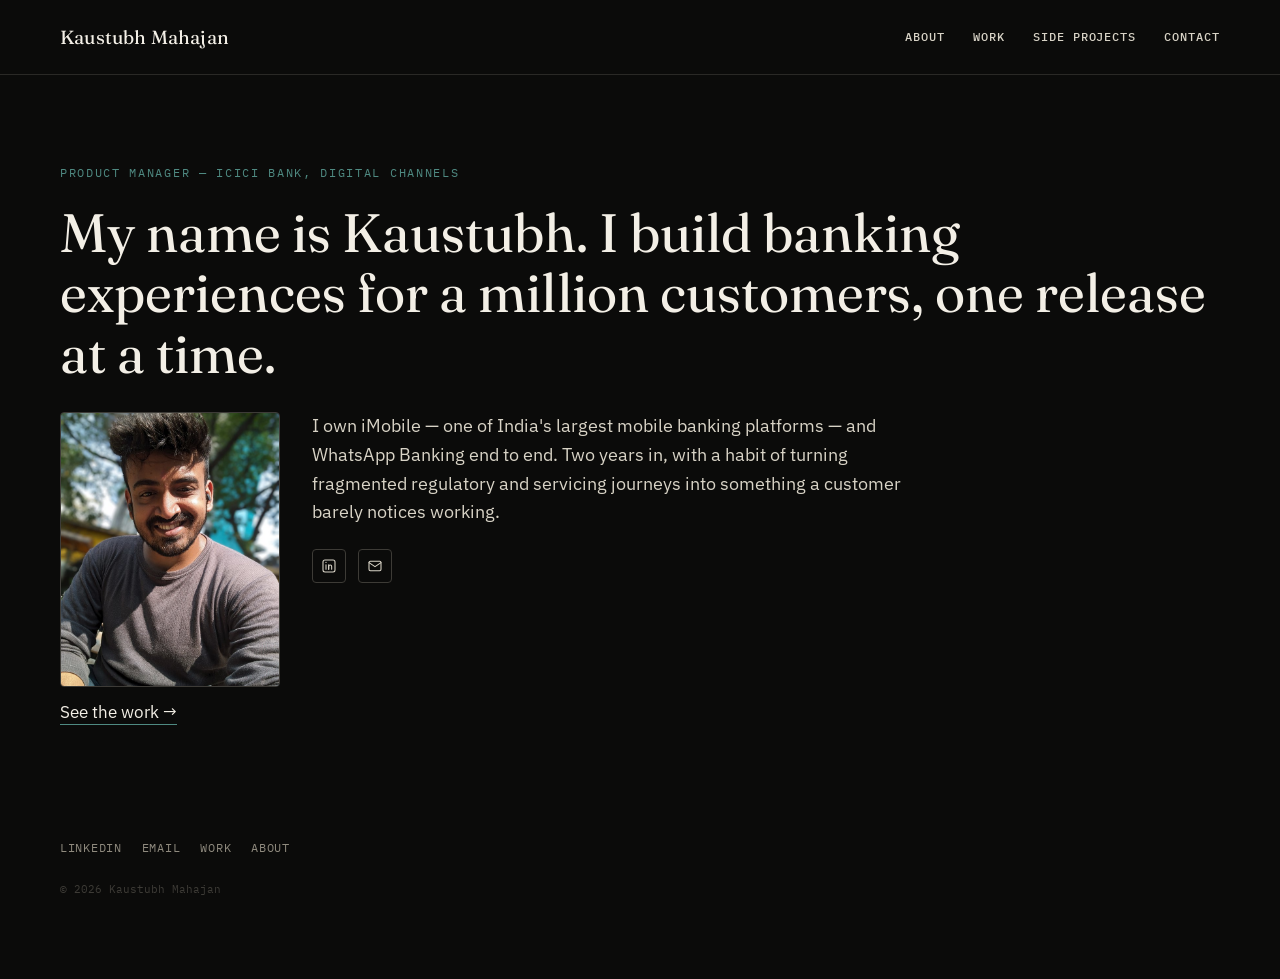
==== index.html @ e0c95f50 "Add files via upload" ====
<!DOCTYPE html>
<html lang="en">
<head>
<meta charset="UTF-8">
<meta name="viewport" content="width=device-width, initial-scale=1">
<title>Kaustubh Mahajan — Product Manager</title>
<meta name="description" content="Product Manager at ICICI Bank building iMobile and WhatsApp Banking. Portfolio of digital banking product work.">
<link rel="stylesheet" href="style.css">
</head>
<body>

<nav class="site-nav">
  <div class="wrap">
    <a class="wordmark" href="index.html">Kaustubh Mahajan</a>
    <div class="nav-links">
      <a href="about.html">About</a>
      <a href="work.html">Work</a>
      <a href="side-projects.html">Side Projects</a>
      <a href="contact.html">Contact</a>
    </div>
  </div>
</nav>

<header class="hero">
  <div class="wrap">
    <p class="eyebrow">Product Manager — ICICI Bank, Digital Channels</p>
    <h1>My name is Kaustubh. I build banking experiences for a million customers, one release at a time.</h1>

    <div class="hero-top">
      <div class="hero-photo-col">
        <img class="hero-photo" src="images/headshot.jpg" alt="Kaustubh Mahajan" loading="lazy">
      </div>
      <div class="hero-text-col">
        <p class="lede">I own iMobile — one of India's largest mobile banking platforms — and WhatsApp Banking end to end. Two years in, with a habit of turning fragmented regulatory and servicing journeys into something a customer barely notices working.</p>

        <div class="icon-row">
          <a class="icon-link" href="https://linkedin.com/in/costube" target="_blank" rel="noopener" title="LinkedIn" aria-label="LinkedIn">
            <svg viewBox="0 0 24 24" fill="none" stroke="currentColor" stroke-width="1.6" stroke-linecap="round" stroke-linejoin="round"><rect x="3" y="3" width="18" height="18" rx="3"/><line x1="7.5" y1="10" x2="7.5" y2="17"/><circle cx="7.5" cy="6.7" r="0.9" fill="currentColor" stroke="none"/><path d="M11.5 17v-4.2c0-1.4 1-2.3 2.3-2.3s2.2.9 2.2 2.3V17"/><line x1="11.5" y1="10" x2="11.5" y2="17"/></svg>
          </a>
          <a class="icon-link" href="mailto:mahajankaustubh@icloud.com" title="Email" aria-label="Email">
            <svg viewBox="0 0 24 24" fill="none" stroke="currentColor" stroke-width="1.6" stroke-linecap="round" stroke-linejoin="round"><rect x="3" y="5" width="18" height="14" rx="2"/><path d="M3 7l9 6 9-6"/></svg>
          </a>
          <!-- Third icon (portfolio/website link) pending destination URL — see chat -->
        </div>
      </div>
    </div>

    <p class="cta-row"><a class="textlink" href="work.html">See the work →</a></p>
  </div>
</header>

<footer>
  <div class="wrap">
    <div class="footer-links">
      <a href="https://linkedin.com/in/costube" target="_blank" rel="noopener">LinkedIn</a>
      <a href="mailto:mahajankaustubh@icloud.com">Email</a>
      <a href="work.html">Work</a>
      <a href="about.html">About</a>
    </div>
    <p class="footer-note">© 2026 Kaustubh Mahajan</p>
  </div>
</footer>

<script src="script.js"></script>
</body>
</html>
---- style.css ----
/* ============================================================
   Kaustubh Mahajan — Portfolio
   Design system: "Ledger" — near-black, paper-white, muted
   ledger-teal + brass accents. Numbers set in tabular mono
   to read like verified statement entries, not decoration.
   ============================================================ */

@import url('https://fonts.googleapis.com/css2?family=Fraunces:ital,opsz,wght@0,9..144,400;0,9..144,500;1,9..144,400;1,9..144,500&family=IBM+Plex+Sans:wght@400;500;600&family=IBM+Plex+Mono:wght@400;500&display=swap');

:root {
  --bg: #0b0b0a;
  --bg-raised: #121210;
  --paper: #f3efe6;
  --paper-dim: #d8d3c6;
  --muted: #8f8a7e;
  --line: #2a2926;
  --line-strong: #3d3b36;
  --teal: #4f8a82;
  --brass: #c2a04e;

  --font-display: 'Fraunces', Georgia, serif;
  --font-body: 'IBM Plex Sans', -apple-system, BlinkMacSystemFont, sans-serif;
  --font-mono: 'IBM Plex Mono', 'SF Mono', Menlo, monospace;

  --container: 1240px;
  --gutter: 40px;
}

* { box-sizing: border-box; }

html {
  scroll-behavior: smooth;
}

@media (prefers-reduced-motion: reduce) {
  html { scroll-behavior: auto; }
  * { animation-duration: 0.01ms !important; transition-duration: 0.01ms !important; }
}

body {
  margin: 0;
  background: var(--bg);
  color: var(--paper);
  font-family: var(--font-body);
  font-size: 17px;
  line-height: 1.6;
  -webkit-font-smoothing: antialiased;
}

a {
  color: var(--paper);
  text-decoration: none;
}

a:focus-visible,
button:focus-visible {
  outline: 2px solid var(--brass);
  outline-offset: 3px;
}

.wrap {
  max-width: var(--container);
  margin: 0 auto;
  padding: 0 var(--gutter);
}

@media (max-width: 560px) {
  .wrap { padding: 0 24px; }
}

/* ---------- Nav ---------- */

.site-nav {
  border-bottom: 1px solid var(--line);
  padding: 22px 0;
}

.site-nav .wrap {
  display: flex;
  align-items: center;
  justify-content: space-between;
  gap: 16px;
  flex-wrap: wrap;
}

.wordmark {
  font-family: var(--font-display);
  font-size: 19px;
  letter-spacing: 0.01em;
}

.nav-links {
  display: flex;
  align-items: center;
  gap: 28px;
  font-family: var(--font-mono);
  font-size: 12px;
  letter-spacing: 0.08em;
  text-transform: uppercase;
}

.nav-links a {
  color: var(--paper-dim);
  font-weight: 500;
  transition: color 0.2s ease;
  padding: 2px 0;
  border-bottom: 1px solid transparent;
}

.nav-links a:hover,
.nav-links a[aria-current="page"] {
  color: var(--paper);
  border-bottom-color: var(--teal);
}

/* ---------- Hero ---------- */

.hero {
  padding: 88px 0 56px;
}

.eyebrow {
  font-family: var(--font-mono);
  font-size: 12px;
  letter-spacing: 0.14em;
  text-transform: uppercase;
  color: var(--teal);
  margin: 0 0 20px;
}

.hero h1 {
  font-family: var(--font-display);
  font-weight: 400;
  font-size: clamp(34px, 5.4vw, 54px);
  line-height: 1.12;
  margin: 0 0 28px;
}

.hero .lede {
  font-size: 18px;
  color: var(--paper-dim);
  max-width: 54ch;
  margin: 0 0 8px;
}

.hero-top {
  display: flex;
  gap: 32px;
  align-items: flex-start;
  margin: 8px 0 0;
}

.hero-photo-col {
  flex: 0 0 220px;
}

.hero-photo {
  width: 100%;
  height: auto;
  aspect-ratio: 4 / 5;
  object-fit: cover;
  border-radius: 4px;
  filter: grayscale(12%);
  border: 1px solid var(--line-strong);
  display: block;
}

.hero-text-col {
  flex: 1;
  min-width: 0;
}

@media (max-width: 640px) {
  .hero-top { flex-direction: column; gap: 20px; }
  .hero-photo-col { flex: none; width: 160px; }
}

.icon-row {
  display: flex;
  gap: 12px;
  margin-top: 22px;
}

.icon-link {
  width: 34px;
  height: 34px;
  display: flex;
  align-items: center;
  justify-content: center;
  border: 1px solid var(--line-strong);
  border-radius: 4px;
  color: var(--paper-dim);
  transition: color 0.2s ease, border-color 0.2s ease;
}

.icon-link:hover {
  color: var(--paper);
  border-color: var(--teal);
}

.icon-link svg {
  width: 16px;
  height: 16px;
}

/* ---------- Ledger rows (signature element) ---------- */

.ledger {
  margin: 48px 0 0;
}

.ledger-row {
  display: flex;
  align-items: baseline;
  justify-content: space-between;
  gap: 16px;
  padding: 16px 0;
  border-bottom: 1px solid var(--line);
}

.ledger-row .label {
  font-family: var(--font-body);
  font-size: 15px;
  color: var(--paper-dim);
  max-width: 62%;
}

.ledger-row .value {
  font-family: var(--font-mono);
  font-variant-numeric: tabular-nums;
  font-size: 15px;
  font-weight: 500;
  color: var(--paper);
  white-space: nowrap;
  letter-spacing: 0.01em;
}

.ledger-row .value .unit {
  color: var(--muted);
  font-size: 12px;
  margin-left: 4px;
}

.ledger-caption {
  font-family: var(--font-mono);
  font-size: 11px;
  color: var(--muted);
  letter-spacing: 0.06em;
  margin: 14px 0 0;
}

/* ---------- Sections / prose ---------- */

section {
  padding: 56px 0;
  border-bottom: 1px solid var(--line);
}

section:last-of-type { border-bottom: none; }
section:first-of-type { border-bottom: none; }

.section-head {
  display: flex;
  align-items: baseline;
  gap: 14px;
  margin-bottom: 28px;
}

.section-num {
  font-family: var(--font-mono);
  font-size: 12px;
  color: var(--teal);
}

h2 {
  font-family: var(--font-display);
  font-weight: 400;
  font-size: 26px;
  margin: 0;
}

h3 {
  font-family: var(--font-display);
  font-weight: 400;
  font-size: 21px;
  margin: 0 0 10px;
}

p { color: var(--paper-dim); margin: 0 0 16px; max-width: 65ch; }

.meta {
  font-family: var(--font-mono);
  font-size: 12px;
  letter-spacing: 0.06em;
  text-transform: uppercase;
  color: var(--muted);
  margin: 0 0 6px;
}

/* ---------- Case study blocks ---------- */

.case {
  padding: 40px 0;
  border-bottom: 1px solid var(--line);
}

.case:last-child { border-bottom: none; }

.case-stat {
  display: inline-block;
  font-family: var(--font-mono);
  font-size: 13px;
  color: var(--brass);
  background: var(--bg-raised);
  border: 1px solid var(--line-strong);
  padding: 6px 12px;
  border-radius: 3px;
  margin: 4px 8px 4px 0;
}

/* ---------- Endorsements ---------- */

.endorsement {
  padding: 28px 0;
  border-bottom: 1px solid var(--line);
}

.endorsement:last-child { border-bottom: none; }

.endorsement-quote {
  font-family: var(--font-display);
  font-style: italic;
  font-size: 19px;
  color: var(--paper);
  line-height: 1.55;
  margin: 0 0 12px;
  max-width: 56ch;
}

.endorsement-attr {
  font-family: var(--font-mono);
  font-size: 12px;
  color: var(--muted);
  letter-spacing: 0.04em;
  position: relative;
  padding-left: 16px;
  margin: 0;
}

.endorsement-attr::before {
  content: '';
  position: absolute;
  left: 0;
  top: 6px;
  width: 8px;
  height: 2px;
  background: var(--brass);
}

.endorsements-head {
  text-align: center;
  margin-bottom: 36px;
}

.endorsements-head .script-heading {
  font-family: var(--font-display);
  font-style: italic;
  font-weight: 400;
  font-size: clamp(28px, 4vw, 38px);
  margin: 0 0 10px;
}

.endorsements-head .squiggle {
  display: block;
  width: 130px;
  height: 14px;
  margin: 0 auto;
  color: var(--brass);
}

.endorsements-section .endorsement {
  text-align: center;
  border-bottom: none;
  padding: 16px 0;
  max-width: 56ch;
  margin: 0 auto;
}

.endorsements-section .endorsement-quote {
  margin-left: auto;
  margin-right: auto;
}

.endorsements-section .endorsement-attr {
  padding-left: 0;
  display: block;
}

.endorsements-section .endorsement-attr::before {
  display: none;
}

/* ---------- CTA / links ---------- */

.textlink {
  border-bottom: 1px solid var(--teal);
  padding-bottom: 1px;
  transition: opacity 0.2s ease;
}

.textlink:hover { opacity: 0.75; }

.cta-row {
  margin-top: 12px;
}

/* ---------- Footer ---------- */

footer {
  padding: 40px 0 64px;
}

.footer-links {
  display: flex;
  gap: 20px;
  font-family: var(--font-mono);
  font-size: 12px;
  letter-spacing: 0.06em;
  text-transform: uppercase;
  flex-wrap: wrap;
}

.footer-links a { color: var(--muted); }
.footer-links a:hover { color: var(--paper); }

.footer-note {
  font-family: var(--font-mono);
  font-size: 11px;
  color: var(--line-strong);
  margin-top: 24px;
}

/* ---------- Scroll reveal (subtle, respects reduced motion) ---------- */

.reveal {
  opacity: 0;
  transform: translateY(10px);
  transition: opacity 0.5s ease, transform 0.5s ease;
}

.reveal.is-visible {
  opacity: 1;
  transform: translateY(0);
}

@media (prefers-reduced-motion: reduce) {
  .reveal { opacity: 1; transform: none; }
}
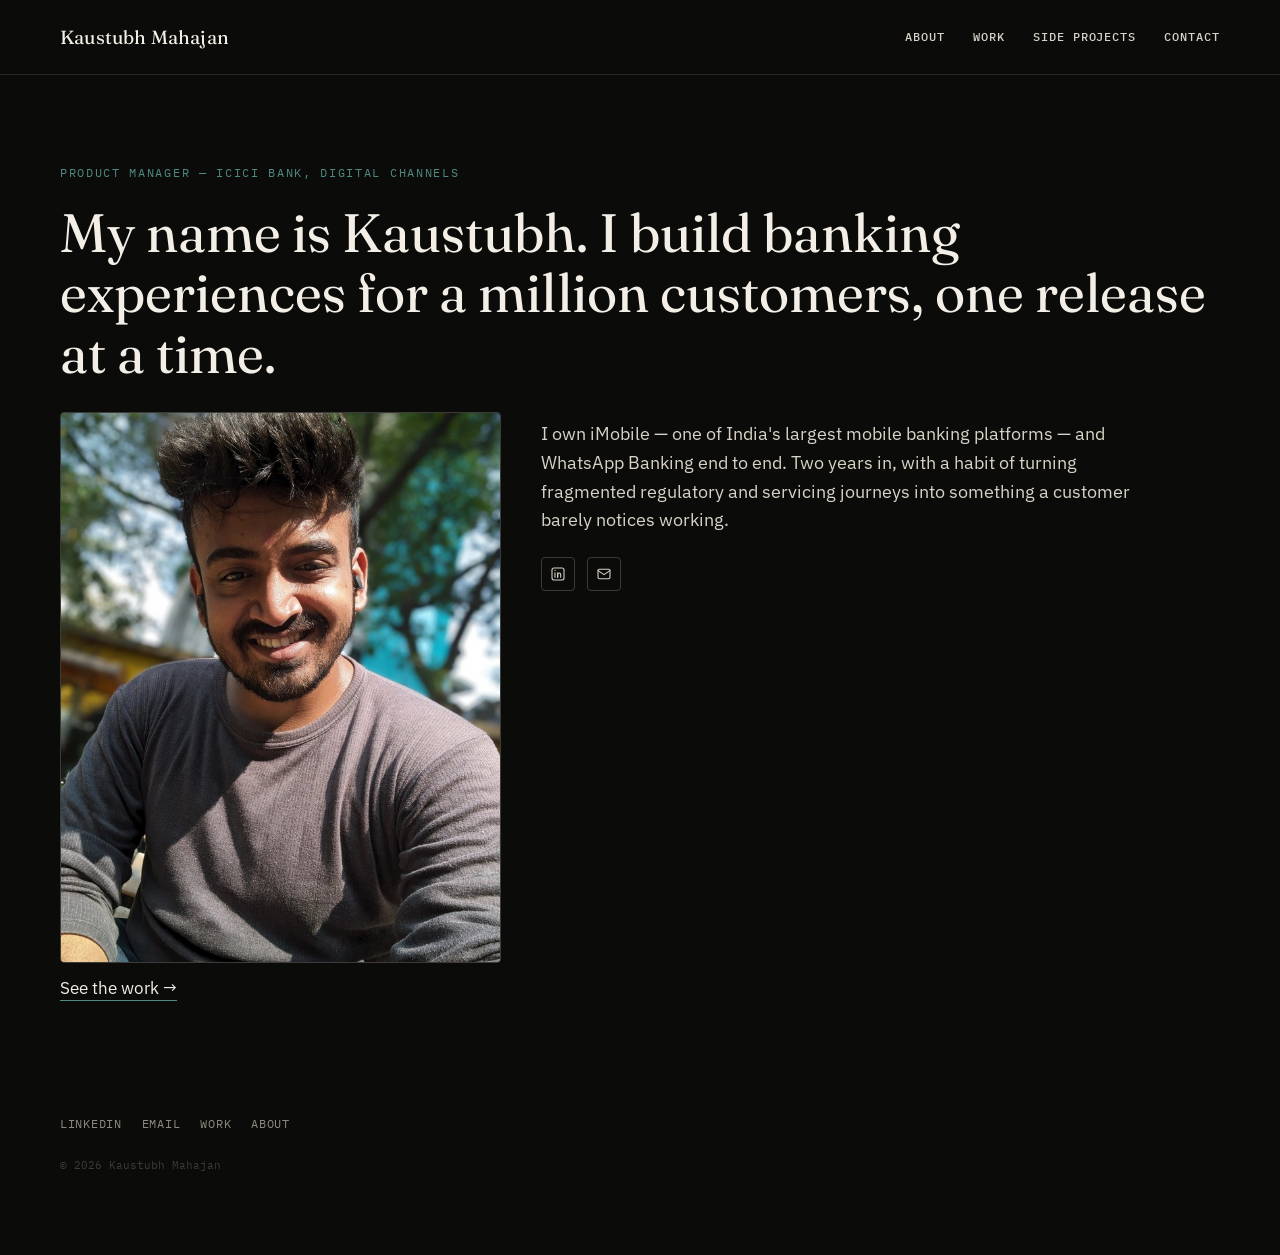
==== commit ccabcc3b: "Add files via upload Revised changes in the portfolio including placement of metrics in about sectio" ====
--- a/index.html
+++ b/index.html
@@ -34,7 +34,7 @@
         <p class="lede">I own iMobile — one of India's largest mobile banking platforms — and WhatsApp Banking end to end. Two years in, with a habit of turning fragmented regulatory and servicing journeys into something a customer barely notices working.</p>
 
         <div class="icon-row">
-          <a class="icon-link" href="https://linkedin.com/in/costube" target="_blank" rel="noopener" title="LinkedIn" aria-label="LinkedIn">
+          <a class="icon-link" href="https://www.linkedin.com/in/mahajan-kaustubh/" target="_blank" rel="noopener" title="LinkedIn" aria-label="LinkedIn">
             <svg viewBox="0 0 24 24" fill="none" stroke="currentColor" stroke-width="1.6" stroke-linecap="round" stroke-linejoin="round"><rect x="3" y="3" width="18" height="18" rx="3"/><line x1="7.5" y1="10" x2="7.5" y2="17"/><circle cx="7.5" cy="6.7" r="0.9" fill="currentColor" stroke="none"/><path d="M11.5 17v-4.2c0-1.4 1-2.3 2.3-2.3s2.2.9 2.2 2.3V17"/><line x1="11.5" y1="10" x2="11.5" y2="17"/></svg>
           </a>
           <a class="icon-link" href="mailto:mahajankaustubh@icloud.com" title="Email" aria-label="Email">
@@ -52,7 +52,7 @@
 <footer>
   <div class="wrap">
     <div class="footer-links">
-      <a href="https://linkedin.com/in/costube" target="_blank" rel="noopener">LinkedIn</a>
+      <a href="https://www.linkedin.com/in/mahajan-kaustubh/" target="_blank" rel="noopener">LinkedIn</a>
       <a href="mailto:mahajankaustubh@icloud.com">Email</a>
       <a href="work.html">Work</a>
       <a href="about.html">About</a>
--- a/style.css
+++ b/style.css
@@ -45,6 +45,7 @@
   font-size: 17px;
   line-height: 1.6;
   -webkit-font-smoothing: antialiased;
+  overflow-x: hidden;
 }
 
 a {
@@ -145,13 +146,13 @@
 
 .hero-top {
   display: flex;
-  gap: 32px;
+  gap: 40px;
   align-items: flex-start;
   margin: 8px 0 0;
 }
 
 .hero-photo-col {
-  flex: 0 0 220px;
+  flex: 0 0 38%;
 }
 
 .hero-photo {
@@ -168,11 +169,22 @@
 .hero-text-col {
   flex: 1;
   min-width: 0;
+  padding-top: 8px;
 }
 
 @media (max-width: 640px) {
-  .hero-top { flex-direction: column; gap: 20px; }
-  .hero-photo-col { flex: none; width: 160px; }
+  .hero-top { flex-direction: column; gap: 24px; }
+
+  .hero-photo-col {
+    flex: none;
+    width: 100%;
+  }
+
+  .hero-photo {
+    aspect-ratio: 4 / 5;
+  }
+
+  .hero-text-col { padding-top: 0; }
 }
 
 .icon-row {
@@ -270,6 +282,44 @@
   font-family: var(--font-mono);
   font-size: 12px;
   color: var(--teal);
+}
+
+/* ---------- Timeline ---------- */
+
+.timeline {
+  position: relative;
+  padding-left: 32px;
+}
+
+.timeline-item {
+  position: relative;
+  padding-bottom: 40px;
+}
+
+.timeline-item:last-child {
+  padding-bottom: 0;
+}
+
+.timeline-item:not(:last-child)::before {
+  content: '';
+  position: absolute;
+  left: -28px;
+  top: 9px;
+  bottom: -9px;
+  width: 1px;
+  background: var(--line-strong);
+}
+
+.timeline-marker {
+  position: absolute;
+  left: -32px;
+  top: 4px;
+  width: 10px;
+  height: 10px;
+  border-radius: 50%;
+  background: var(--bg);
+  border: 2px solid var(--teal);
+  z-index: 1;
 }
 
 h2 {
@@ -362,7 +412,7 @@
   margin-bottom: 36px;
 }
 
-.endorsements-head .script-heading {
+.script-heading {
   font-family: var(--font-display);
   font-style: italic;
   font-weight: 400;
@@ -370,12 +420,26 @@
   margin: 0 0 10px;
 }
 
-.endorsements-head .squiggle {
+.squiggle {
   display: block;
   width: 130px;
   height: 14px;
+  color: var(--brass);
+}
+
+.endorsements-head .squiggle {
   margin: 0 auto;
-  color: var(--brass);
+}
+
+.section-title {
+  text-align: center;
+  margin-bottom: 32px;
+}
+
+.section-title .script-heading {
+  font-style: normal;
+  font-weight: 600;
+  font-size: clamp(32px, 5vw, 46px);
 }
 
 .endorsements-section .endorsement {
